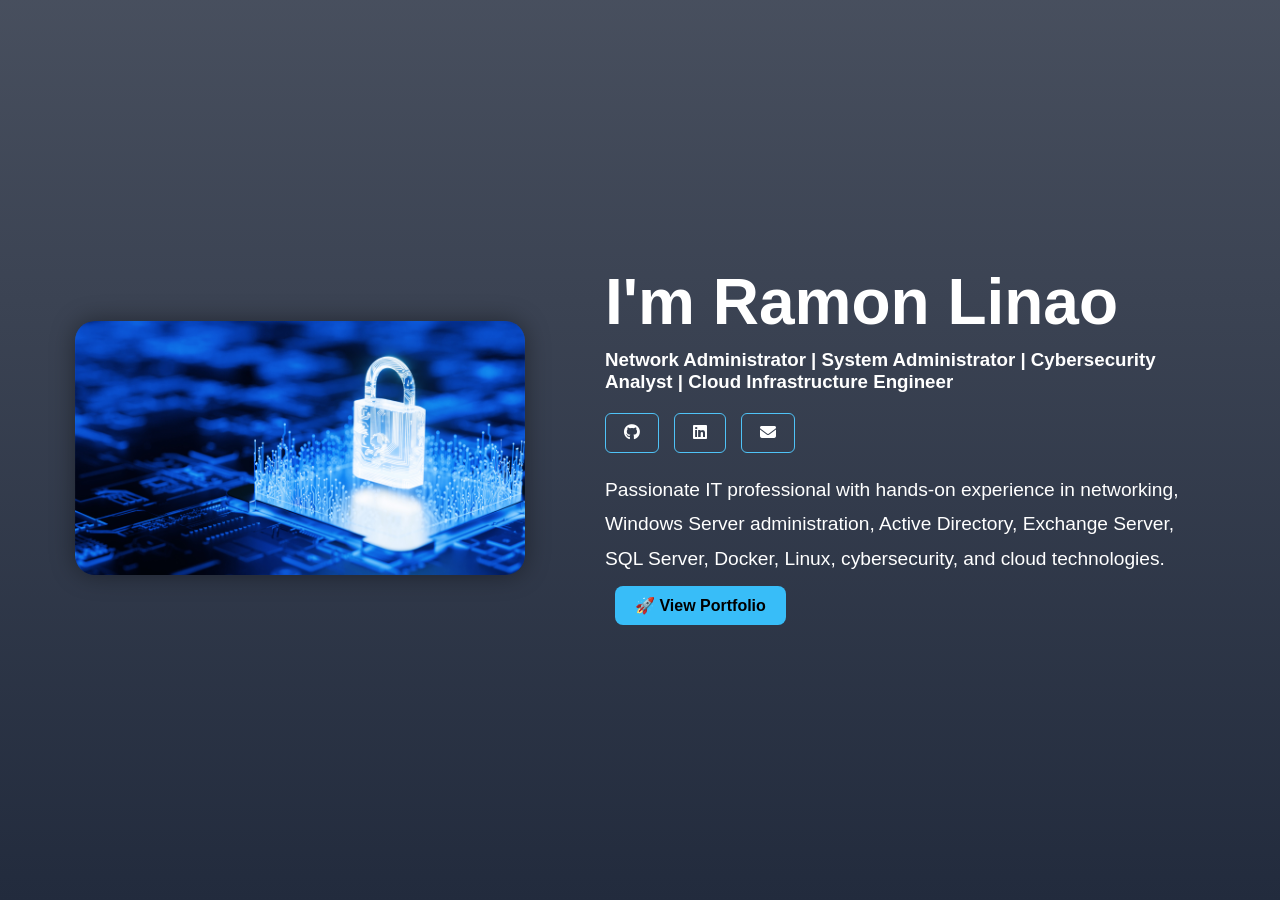
==== index.html @ c9252b36 "Fixed landing page HTML" ====
<!DOCTYPE html>

<html lang="en">

<head>
<meta charset="UTF-8">
<meta name="viewport" content="width=device-width, initial-scale=1.0">

<title>Ramon Linao</title>

<link rel="stylesheet" href="style.css">

<link rel="stylesheet"
href="https://cdnjs.cloudflare.com/ajax/libs/font-awesome/6.5.1/css/all.min.css">

</head>

<body>

<div class="landing-container">

<div class="landing-image">
    <img src="assets/images/CYphoto2.jpg" alt="Ramon Linao">
</div>

<div class="landing-content">

    <h1>I'm Ramon Linao</h1>

    <h3>
        Network Administrator | System Administrator |
        Cybersecurity Analyst | Cloud Infrastructure Engineer
    </h3>

    <div class="social-links">

        <a href="https://github.com/RamonLinao" target="_blank">
            <i class="fab fa-github"></i>
        </a>

        <a href="https://linkedin.com/in/YOUR-LINKEDIN" target="_blank">
            <i class="fab fa-linkedin"></i>
        </a>

        <a href="mailto:ramonlinao22@gmail.com">
            <i class="fas fa-envelope"></i>
        </a>

    </div>

    <p>
        Passionate IT professional with hands-on experience in networking,
        Windows Server administration, Active Directory, Exchange Server,
        SQL Server, Docker, Linux, cybersecurity, and cloud technologies.
    </p>

    <a href="portfolio.html" class="btn">
        🚀 View Portfolio
    </a>

</div>

</div>

</body>
</html>
---- style.css ----
/* ================= RESET ================= */
* {
    margin: 0;
    padding: 0;
    box-sizing: border-box;
}

/* ================= BODY ================= */
body {
    font-family: 'Poppins', sans-serif;
    color: white;

    background:
        linear-gradient(rgba(10,20,40,0.75), rgba(10,20,40,0.9)),
        url("./images/CYphoto2.jpg");

    background-size: cover;
    background-position: center;
    background-attachment: fixed;
}

/* ================= NAVBAR ================= */
nav {
    display: flex;
    justify-content: space-between;
    padding: 20px 50px;
    background: rgba(0,0,0,0.6);
    backdrop-filter: blur(10px);
}

nav h2 {
    color: #38bdf8;
}

nav a {
    color: white;
    margin-left: 20px;
    text-decoration: none;
    transition: 0.3s;
}

nav a:hover {
    color: #38bdf8;
}

/* ================= HERO ================= */
.hero {
    text-align: center;
    padding: 120px 20px 60px;
}

.hero h1 {
    font-size: 48px;
    color: #38bdf8;
}

.hero p {
    margin: 20px auto;
    max-width: 700px;
}

.hero h1 {
    font-size: 50px;
    color: #38bdf8;
}

.hero p {
    margin-top: 10px;
    font-size: 18px;
    opacity: 0.8;
}

/* ================= BUTTONS ================= */
.buttons {
    margin-top: 20px;
}

.btn {
    display: inline-block;
    margin: 10px;
    padding: 12px 20px;
    background: linear-gradient(90deg, #38bdf8, #0ea5e9);
    color: black;
    border-radius: 6px;
    text-decoration: none;
    font-weight: bold;
    transition: all 0.3s ease;
}

.btn:hover {
    transform: translateY(-3px);
    box-shadow: 0 0 15px #38bdf8;
}

.btn.live {
    background: #00c6ff;
    margin-top: 10px;
    display: inline-block;
}

/* ================= CARD ================= */
.card {
    background: rgba(255, 255, 255, 0.05);
    backdrop-filter: blur(15px);
    border-radius: 15px;
    padding: 30px;
    margin: 40px auto;
    max-width: 1200px;
    width: 100%;
    box-shadow: 0 0 25px rgba(0,0,0,0.6);
}

/* ================= SKILLS (FAANG STYLE) ================= */
.skills-grid {
    display: grid;
    grid-template-columns: repeat(auto-fit, minmax(220px, 1fr));
    gap: 25px;
    margin-top: 25px;
}

/* Skill Card */
.skill {
    background: rgba(255,255,255,0.05);
    backdrop-filter: blur(12px);
    padding: 20px;
    border-radius: 15px;
    position: relative;
    overflow: hidden;
    transition: all 0.3s ease;
}

/* Glow border */
.skill::before {
    content: "";
    position: absolute;
    inset: 0;
    border-radius: 15px;
    padding: 1px;
    background: linear-gradient(120deg, transparent, #38bdf8, transparent);
    -webkit-mask:
        linear-gradient(#000 0 0) content-box,
        linear-gradient(#000 0 0);
    -webkit-mask-composite: xor;
    mask-composite: exclude;
    opacity: 0;
    transition: 0.3s;
}

.skill:hover::before {
    opacity: 1;
}

.skill:hover {
    transform: translateY(-10px) scale(1.03);
    box-shadow: 0 0 25px rgba(56,189,248,0.4);
}

/* Title */
.skill h3 {
    margin-bottom: 10px;
}

/* Progress Bar */
.bar {
    background: rgba(255,255,255,0.1);
    height: 10px;
    border-radius: 6px;
    overflow: hidden;
    margin-top: 12px;
}

/* Animated Fill */
.fill {
    height: 100%;
    width: 0;
    background: linear-gradient(90deg, #38bdf8, #0ea5e9);
    box-shadow: 0 0 10px #38bdf8;
    border-radius: 6px;
    transition: width 2s ease;
}

/* Trigger animation */
.fade-in.show .fill.linux { width: 90%; }
.fade-in.show .fill.sql { width: 85%; }
.fade-in.show .fill.docker { width: 80%; }
.fade-in.show .fill.net { width: 75%; }
.fade-in.show .fill.win { width: 85%; }

/* ================= PROJECTS ================= */
.project {
    background: rgba(0,0,0,0.6);
    border-radius: 15px;
    overflow: hidden;
    padding: 15px;
    transition: 0.3s;
    text-align: center;
}

.project:hover {
    transform: translateY(-10px);
    box-shadow: 0 0 20px #38bdf8;
}

.project.highlight {
    border: 1px solid #38bdf8;
}

.project-img {
    width: 100%;
    height: 180px;
    object-fit: cover;
    border-radius: 10px;
    margin-bottom: 15px;
}

.project-images {
    display: grid;
    grid-template-columns: 1fr 1fr;
    gap: 15px;
}

.projects-container {
    display: grid;
    grid-template-columns: repeat(auto-fit, minmax(280px, 1fr));
    gap: 30px;
    margin-top: 30px;
}

.project .btn {
    text-decoration: none;
    color: white;
}

.project .btn:hover {
    color: white;
}

/* ================= TAGS ================= */
.tags {
    margin-top: 10px;
}

.tags span {
    display: inline-block;
    background: #38bdf8;
    color: black;
    padding: 4px 8px;
    margin: 4px;
    border-radius: 5px;
    font-size: 12px;
}

/* ================= LINKS ================= */
.links {
    margin-top: 10px;
}

.links a {
    color: #38bdf8;
    text-decoration: none;
    font-size: 14px;
}

.links a:hover {
    text-decoration: underline;
}

/* ================= FOOTER ================= */
footer {
    text-align: center;
    padding: 20px;
}

/* ================= ANIMATIONS ================= */
.fade-in {
    opacity: 0;
    transform: translateY(30px);
    transition: all 1s ease;
}

.fade-in.show {
    opacity: 1;
    transform: translateY(0);
}    
/* ================= ICONS ================= */
.skill i {
    margin-right: 8px;
    color: #38bdf8;
}

/* ================= COUNT TEXT ================= */
.count {
    float: right;
    color: #38bdf8;
    font-weight: bold;
}

/* ================= DASHBOARD STATS ================= */
.stats {
    display: grid;
    grid-template-columns: repeat(auto-fit, minmax(150px, 1fr));
    gap: 20px;
    margin-top: 20px;
}

.stat {
    text-align: center;
    padding: 20px;
    border-radius: 12px;
    background: rgba(0,0,0,0.5);
    transition: 0.3s;
}

.stat:hover {
    transform: scale(1.05);
    box-shadow: 0 0 20px #38bdf8;
}

.stat h3 {
    font-size: 28px;
    color: #38bdf8;
}

/* ===== DASHBOARD ===== */
.dashboard {
    display: grid;
    grid-template-columns: repeat(auto-fit, minmax(250px, 1fr));
    gap: 20px;

    align-items: start;
}

.monitor {
    background: rgba(0,0,0,0.6);
    padding: 20px;
    border-radius: 12px;
    text-align: center;
}

.monitor h3 {
    margin-bottom: 10px;
}

/* Different colors */
.fill.cpu {
    background: linear-gradient(90deg, #22c55e, #4ade80);
}

.fill.ram {
    background: linear-gradient(90deg, #f59e0b, #fbbf24);
}

/* LOG BOX */
/* LOG BOX */
.logs {
    background: black;
    padding: 15px;
    border-radius: 10px;

    font-family: monospace;
    font-size: 12px;

    color: #00ff88;

    height: 350px;
    max-height: 350px;
    
    overflow-y: auto;

    box-shadow: 0 0 15px #38bdf8;
    
}

/* Tablet/Desktop */
@media (min-width: 768px) {
    .project-images {
        grid-template-columns: 1fr 1fr;
    }
}
#logBox {
    height: 150px;
    overflow-y: auto;
    color: #00ff88;
}

/* ===== RESUME BUTTONS ===== */
.resume-buttons {
    margin-top: 20px;
}

.project h3 {
    margin: 10px 0;
}

.project p {
    font-size: 14px;
    opacity: 0.8;
    margin-bottom: 15px;
}
.btn {
    display: inline-block;
    padding: 10px 20px;
    margin-right: 10px;
    background: #38bdf8;
    color: #000;
    border-radius: 8px;
    text-decoration: none;
    font-weight: 600;
    transition: 0.3s;
}

.btn:hover {
    transform: scale(1.05);
    box-shadow: 0 0 15px #38bdf8;
}

.btn.outline {
    background: transparent;
    border: 2px solid #38bdf8;
    color: #38bdf8;
}

/* ===== THEME TOGGLE BUTTON ===== */
.toggle-btn {
    margin-left: 15px;
    padding: 6px 12px;
    border-radius: 8px;
    border: none;
    cursor: pointer;
    background: #00c3ff;
    color: black;
    font-size: 14px;
}

/* ===== LIGHT MODE ===== */

.light-mode {
    background:
        linear-gradient(rgba(255,255,255,0.5), rgba(255,255,255,0.6)),
        url("./images/light.jpg");  /* ADD THIS IMAGE */

    background-size: cover;
    background-position: center;
    background-attachment: fixed;

    color: #111;
}

.light-mode .card {
    background: white;
    color: #111;
}

.light-mode nav {
    background: #ffffff;
    color: #111;
}

/* LIGHTBOX */
#lightbox {
    display: none;
    position: fixed;
    z-index: 999;
    top: 0;
    left: 0;
    width: 100%;
    height: 100%;
    background: rgba(0,0,0,0.9);
    justify-content: center;
    align-items: center;
}

#lightbox-img {
    max-width: 90%;
    max-height: 90%;
    border-radius: 10px;
}

#closeBtn {
    position: absolute;
    top: 20px;
    right: 30px;
    font-size: 40px;
    color: white;
    cursor: pointer;
}

/* clickable hint */
.clickable {
    cursor: pointer;
}
.light-mode .project {
    background: #ffffff;
}

.light-mode .btn {
    background: #007bff;
    color: white;
}

body {
    overflow-x: hidden;
}

/* ===== FIX HORIZONTAL SCROLL ===== */
section, .card, .projects, .dashboard {
    max-width: 100%;
}

html, body {
    width: 100%;
    overflow-x: hidden;
}

.sidebar {
    width: 250px;
    position: fixed;
    left: 0;
    top: 0;
    height: 100%;
}

.main-content {
    margin-left: 250px;
    width: calc(100% - 250px);
}

.project-img {
    width: 100%;
    border-radius: 12px;
    margin: 20px 0;
    box-shadow: 0 0 15px rgba(0, 198, 255, 0.3);
}
/* LIGHTBOX */
#lightbox {
    display: none;
    position: fixed;
    z-index: 999;
    top: 0;
    left: 0;
    width: 100%;
    height: 100%;
    background: rgba(0,0,0,0.9);
    justify-content: center;
    align-items: center;
}

#lightbox-img {
    max-width: 90%;
    max-height: 90%;
    border-radius: 10px;
}

#closeBtn {
    position: absolute;
    top: 20px;
    right: 30px;
    font-size: 40px;
    color: white;
    cursor: pointer;
}

/* clickable hint */
.clickable {
    cursor: pointer;
}

#lightbox-img {
    animation: zoomIn 0.3s ease;
}

@keyframes zoomIn {
    from { transform: scale(0.8); opacity: 0; }
    to { transform: scale(1); opacity: 1; }
}

/* 🔥 FORCE BUTTON STYLE FIX */
.btn {
    text-decoration: none;
}

.btn:visited {
    color: white !important;
}

.btn:hover {
    color: white !important;
}

/* 🔥 FINAL FIX FOR DOCKER PROJECT TEXT */

.project h3,

.project p {
    color: inherit;
    text-decoration: none;
}

/* Ensure project cards are NOT treated like links */
.project {
    color: white;
}

.project .btn {
    text-decoration: none;
    color: white;
}

/* Fix any accidental link inheritance */
/* ===== FINAL LIGHT MODE PROJECT FIX ===== */

.light-mode .project {
    background: white !important;
    color: black !important;
    border: 1px solid #ddd;
    box-shadow: 0 0 10px rgba(0,0,0,0.1);
}

.light-mode .project h3,
.light-mode .project p,
.light-mode .project a {
    color: black !important;
}

.light-mode .project .btn {
    color: white !important;
}

/* LANDING PAGE */

.landing-container {

    display: flex;

    align-items: center;

    justify-content: center;

    min-height: 100vh;

    gap: 80px;

    padding: 50px;

}

.landing-image img {

    width: 450px;

    border-radius: 20px;

    box-shadow: 0 0 25px rgba(0,0,0,0.4);

}

.landing-content {

    max-width: 600px;

}

.landing-content h1 {

    font-size: 4rem;

    margin-bottom: 10px;

}

.landing-content h2 {

    color: #4fc3f7;

    margin-bottom: 20px;

}

.landing-content p {

    font-size: 1.2rem;

    line-height: 1.8;

}

.social-links {

    display: flex;

    gap: 15px;

    margin: 20px 0;

}

.social-links a {

    color: white;

    text-decoration: none;

    border: 1px solid #4fc3f7;

    padding: 10px 18px;

    border-radius: 6px;

    transition: 0.3s;

}

.social-links a:hover {

    background: #4fc3f7;

    color: black;

}
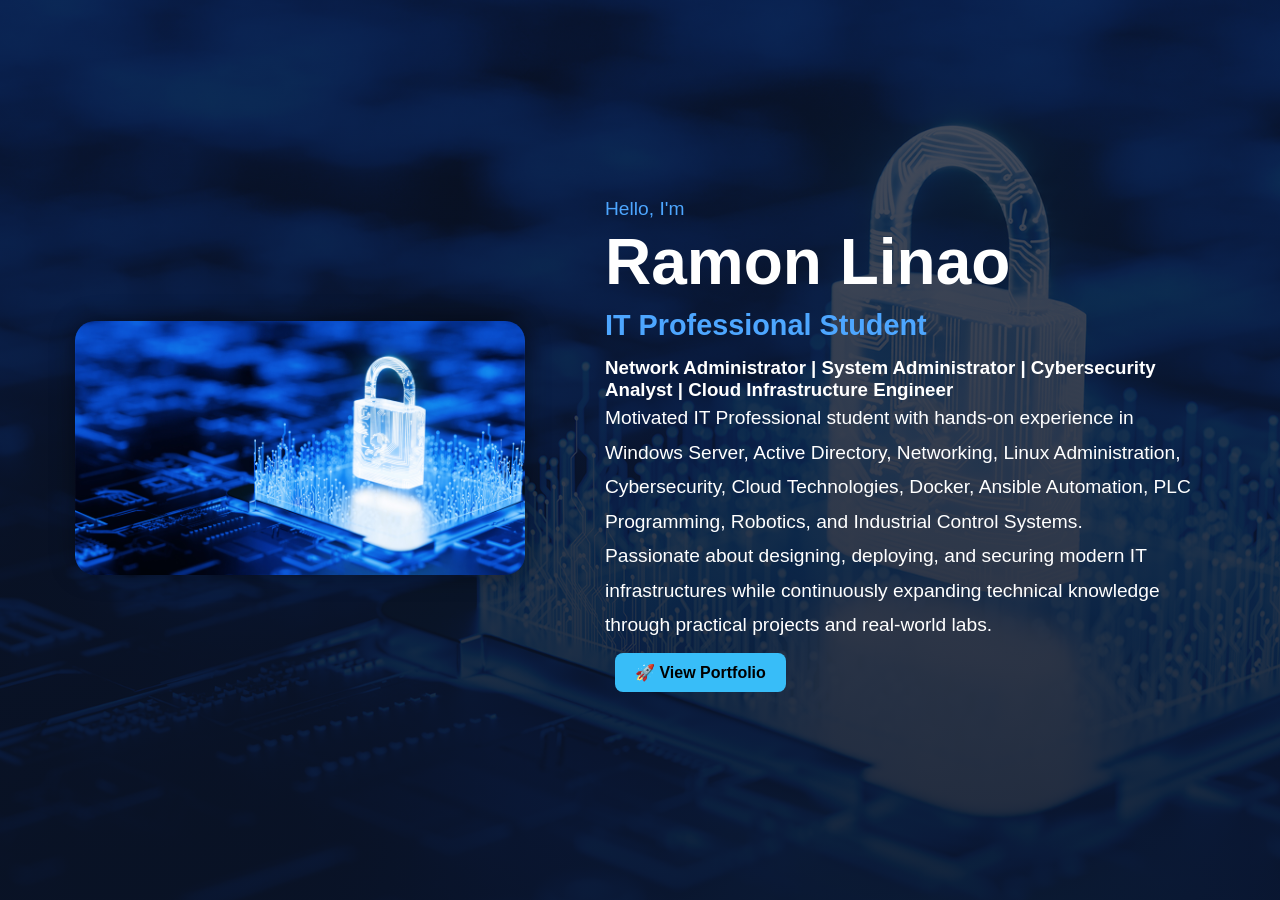
==== commit bbd43e92: "Updated landing page introduction" ====
--- a/index.html
+++ b/index.html
@@ -24,35 +24,29 @@
 </div>
 
 <div class="landing-content">
+    <h4>Hello, I'm</h4>
 
-    <h1>I'm Ramon Linao</h1>
+<h1>Ramon Linao</h1>
 
-    <h3>
-        Network Administrator | System Administrator |
-        Cybersecurity Analyst | Cloud Infrastructure Engineer
-    </h3>
+<h2>IT Professional Student</h2>
 
-    <div class="social-links">
+<h3>
+    Network Administrator | System Administrator |
+    Cybersecurity Analyst | Cloud Infrastructure Engineer
+</h3>
 
-        <a href="https://github.com/RamonLinao" target="_blank">
-            <i class="fab fa-github"></i>
-        </a>
+<p>
+    Motivated IT Professional student with hands-on experience in
+    Windows Server, Active Directory, Networking, Linux Administration,
+    Cybersecurity, Cloud Technologies, Docker, Ansible Automation,
+    PLC Programming, Robotics, and Industrial Control Systems.
+</p>
 
-        <a href="https://linkedin.com/in/YOUR-LINKEDIN" target="_blank">
-            <i class="fab fa-linkedin"></i>
-        </a>
-
-        <a href="mailto:ramonlinao22@gmail.com">
-            <i class="fas fa-envelope"></i>
-        </a>
-
-    </div>
-
-    <p>
-        Passionate IT professional with hands-on experience in networking,
-        Windows Server administration, Active Directory, Exchange Server,
-        SQL Server, Docker, Linux, cybersecurity, and cloud technologies.
-    </p>
+<p>
+    Passionate about designing, deploying, and securing modern IT
+    infrastructures while continuously expanding technical knowledge
+    through practical projects and real-world labs.
+</p>
 
     <a href="portfolio.html" class="btn">
         🚀 View Portfolio
--- a/style.css
+++ b/style.css
@@ -12,7 +12,7 @@
 
     background:
         linear-gradient(rgba(10,20,40,0.75), rgba(10,20,40,0.9)),
-        url("./images/CYphoto2.jpg");
+        url("assets/images/CYphoto2.jpg");
 
     background-size: cover;
     background-position: center;
@@ -32,6 +32,28 @@
     color: #38bdf8;
 }
 
+/* ===== RL TECH LOGO ===== */
+
+.logo-container {
+    display: flex;
+    align-items: center;
+    gap: 15px;
+}
+
+.site-logo {
+    width: 70px;
+    height: 70px;
+    object-fit: contain;
+    border-radius: 10px;
+}
+
+.logo {
+    margin: 0;
+}
+nav h2 {
+    color: #38bdf8;
+}
+
 nav a {
     color: white;
     margin-left: 20px;
@@ -44,6 +66,17 @@
 }
 
 /* ================= HERO ================= */
+.hero-logo {
+    text-align: center;
+    margin-bottom: 25px;
+}
+
+.hero-logo img {
+    width: 250px;
+    max-width: 100%;
+    height: auto;
+}
+
 .hero {
     text-align: center;
     padding: 120px 20px 60px;
@@ -96,6 +129,22 @@
     background: #00c6ff;
     margin-top: 10px;
     display: inline-block;
+}
+
+.back-btn {
+    display: inline-block;
+    margin: 0 0 25px 0;
+    padding: 10px 18px;
+    background: #29b6f6;
+    color: white;
+    text-decoration: none;
+    border-radius: 8px;
+    font-weight: bold;
+    transition: 0.3s;
+}
+
+.back-btn:hover {
+    background: #0288d1;
 }
 
 /* ================= CARD ================= */
@@ -435,9 +484,13 @@
 /* ===== LIGHT MODE ===== */
 
 .light-mode {
+
     background:
-        linear-gradient(rgba(255,255,255,0.5), rgba(255,255,255,0.6)),
-        url("./images/light.jpg");  /* ADD THIS IMAGE */
+        linear-gradient(
+            rgba(255,255,255,0.80),
+            rgba(255,255,255,0.85)
+        ),
+        url("assets/images/cloudphoto.jpg");
 
     background-size: cover;
     background-position: center;
@@ -454,6 +507,18 @@
 .light-mode nav {
     background: #ffffff;
     color: #111;
+}
+
+.light-mode nav a {
+    color: #111 !important;
+}
+
+.light-mode nav a:hover {
+    color: #38bdf8 !important;
+}
+
+.light-mode nav h2 {
+    color: #38bdf8 !important;
 }
 
 /* LIGHTBOX */
@@ -717,3 +782,33 @@
     color: black;
 
 }
+
+/* Contact Links */
+#contact a {
+    color: #4da6ff;
+    text-decoration: none;
+    font-weight: 600;
+}
+
+#contact a:hover {
+    color: #80c1ff;
+    text-decoration: underline;
+}
+
+/* Landing Page Titles */
+
+.landing-content h4 {
+    color: #4da6ff;
+    font-size: 1.2rem;
+    margin-bottom: 5px;
+    font-weight: 500;
+}
+
+.landing-content h2 {
+    color: #4da6ff;
+    font-size: 1.8rem;
+    margin-top: 5px;
+    margin-bottom: 15px;
+    font-weight: 600;
+}
+
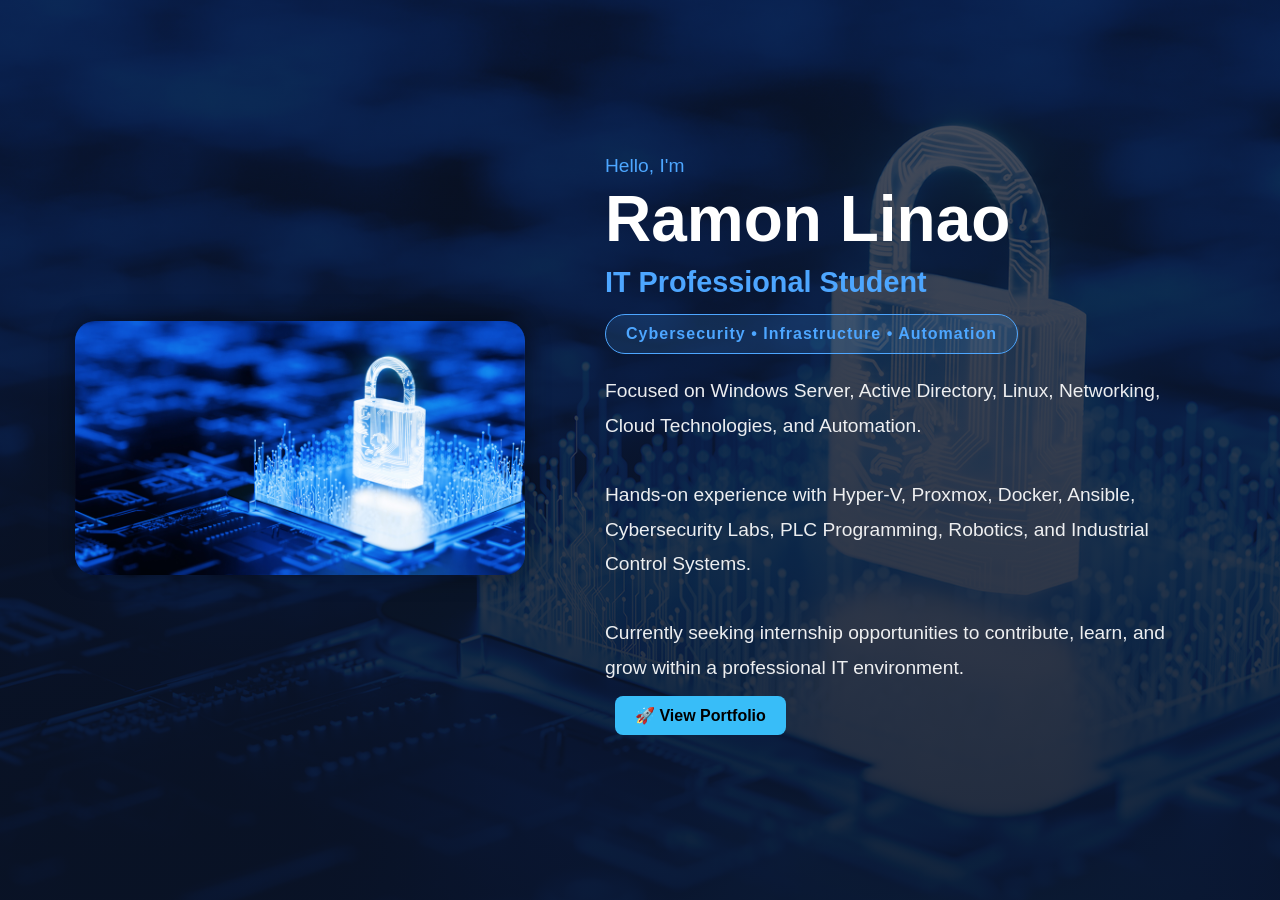
==== commit 00e625b7: "Updated landing page with recruiter-focused introduction" ====
--- a/index.html
+++ b/index.html
@@ -24,37 +24,42 @@
 </div>
 
 <div class="landing-content">
-    <h4>Hello, I'm</h4>
+<h4>Hello, I'm</h4>
 
 <h1>Ramon Linao</h1>
 
 <h2>IT Professional Student</h2>
 
-<h3>
-    Network Administrator | System Administrator |
-    Cybersecurity Analyst | Cloud Infrastructure Engineer
-</h3>
+<div class="hero-badge">
+    Cybersecurity • Infrastructure • Automation
+</div>
 
-<p>
-    Motivated IT Professional student with hands-on experience in
-    Windows Server, Active Directory, Networking, Linux Administration,
-    Cybersecurity, Cloud Technologies, Docker, Ansible Automation,
-    PLC Programming, Robotics, and Industrial Control Systems.
+<p class="hero-summary">
+
+Focused on Windows Server, Active Directory,
+Linux, Networking, Cloud Technologies,
+and Automation.
+
+<br><br>
+
+Hands-on experience with Hyper-V, Proxmox,
+Docker, Ansible, Cybersecurity Labs,
+PLC Programming, Robotics,
+and Industrial Control Systems.
+
+<br><br>
+
+Currently seeking internship opportunities
+to contribute, learn, and grow within a
+professional IT environment.
+
 </p>
-
-<p>
-    Passionate about designing, deploying, and securing modern IT
-    infrastructures while continuously expanding technical knowledge
-    through practical projects and real-world labs.
-</p>
-
+    
     <a href="portfolio.html" class="btn">
         🚀 View Portfolio
     </a>
 
 </div>
 
-</div>
-
 </body>
 </html>
--- a/style.css
+++ b/style.css
@@ -812,3 +812,39 @@
     font-weight: 600;
 }
 
+/* Hero Badge */
+
+.hero-badge {
+
+    display: inline-block;
+
+    padding: 10px 20px;
+
+    margin-bottom: 20px;
+
+    border-radius: 30px;
+
+    background: rgba(77,166,255,0.15);
+
+    border: 1px solid #4da6ff;
+
+    color: #4da6ff;
+
+    font-weight: 600;
+
+    letter-spacing: 1px;
+}
+
+/* Hero Summary */
+
+.hero-summary {
+
+    font-size: 1.15rem;
+
+    line-height: 1.9;
+
+    color: rgba(255,255,255,0.92);
+
+    max-width: 650px;
+}
+
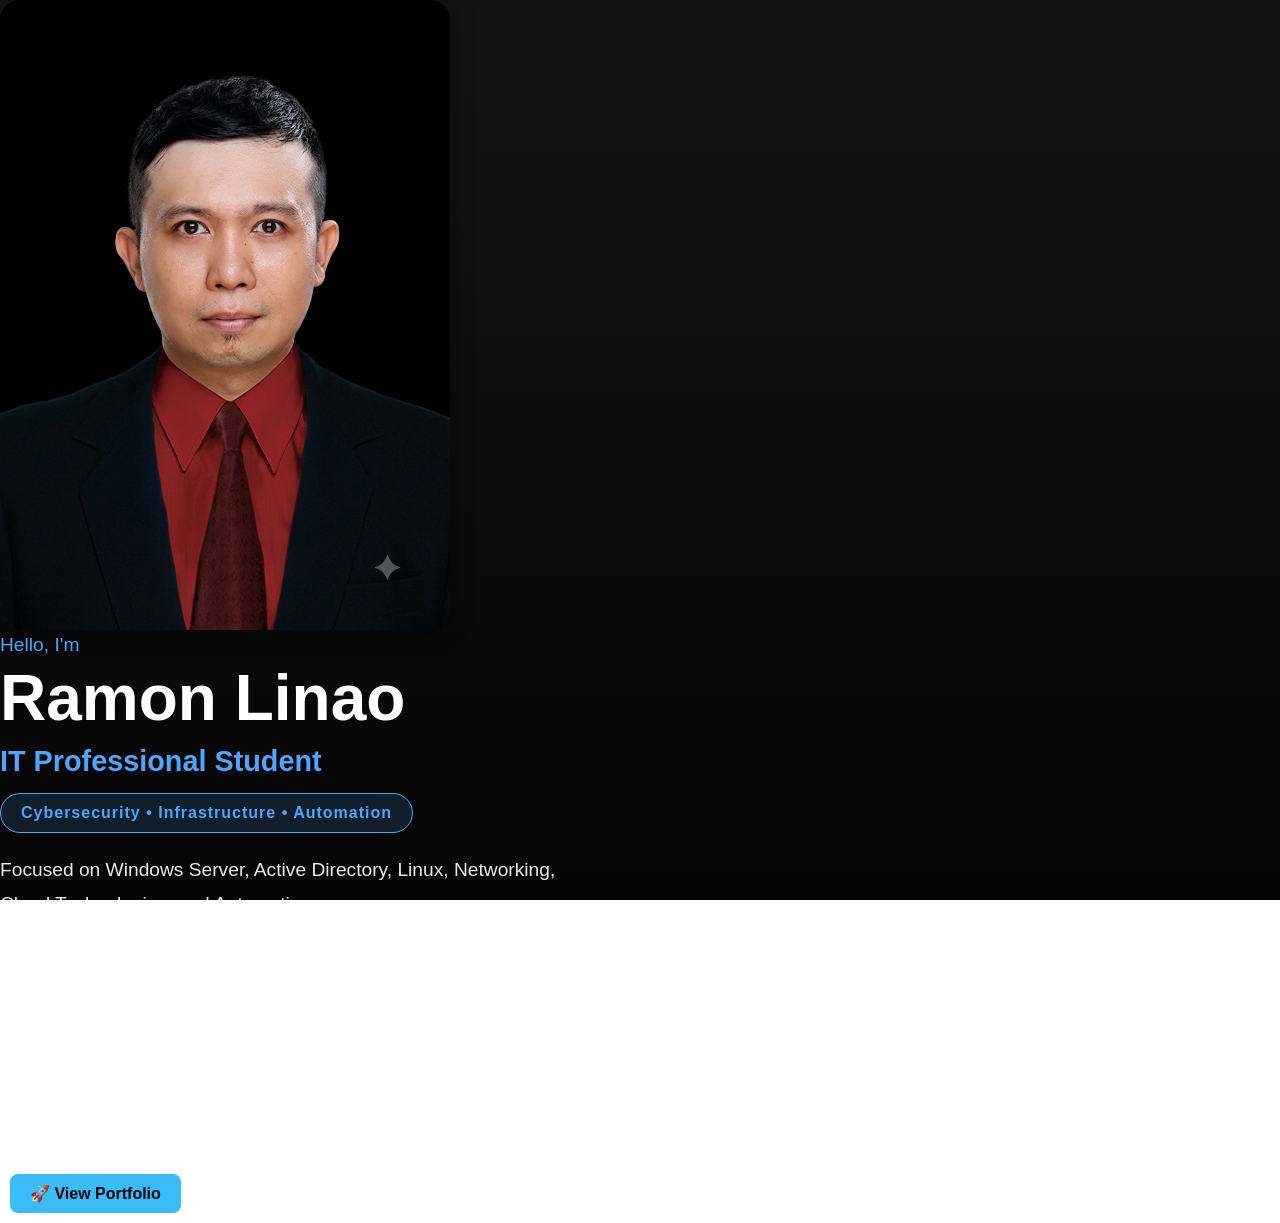
==== commit c49437e1: "Updated background and profile photo" ====
--- a/index.html
+++ b/index.html
@@ -17,10 +17,8 @@
 
 <body>
 
-<div class="landing-container">
-
 <div class="landing-image">
-    <img src="assets/images/CYphoto2.jpg" alt="Ramon Linao">
+    <img src="images/ramonlinao.png" alt="Ramon Linao">
 </div>
 
 <div class="landing-content">
--- a/style.css
+++ b/style.css
@@ -11,8 +11,10 @@
     color: white;
 
     background:
-        linear-gradient(rgba(10,20,40,0.75), rgba(10,20,40,0.9)),
-        url("assets/images/CYphoto2.jpg");
+    linear-gradient(
+    rgba(0,0,0,0.92),
+    rgba(0,0,0,0.98)
+    );
 
     background-size: cover;
     background-position: center;
@@ -848,3 +850,25 @@
     max-width: 650px;
 }
 
+/* Professional Profile Photo */
+
+.profile-photo{
+    text-align:center;
+    margin-bottom:30px;
+}
+
+.profile-photo img{
+    width:280px;
+    height:280px;
+    object-fit:cover;
+
+    border-radius:50%;
+
+    border:4px solid #00d4ff;
+
+    box-shadow:
+        0 0 20px #00d4ff,
+        0 0 40px #0099ff;
+
+    background:black;
+}
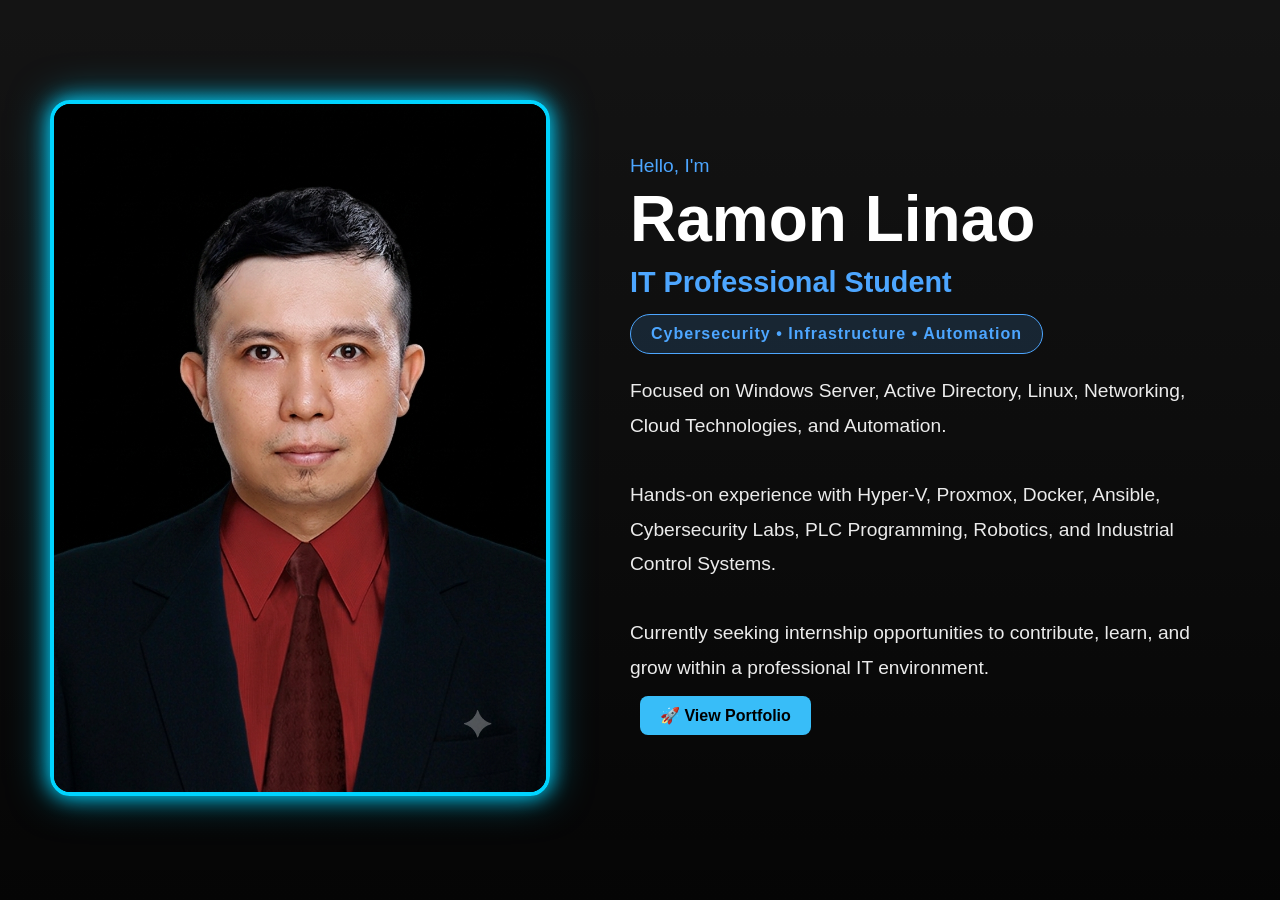
==== commit 9c6beb37: "Replace hero image with personal photo" ====
--- a/index.html
+++ b/index.html
@@ -16,6 +16,8 @@
 </head>
 
 <body>
+
+<div class="landing-container">
 
 <div class="landing-image">
     <img src="images/ramonlinao.png" alt="Ramon Linao">
@@ -56,6 +58,7 @@
     <a href="portfolio.html" class="btn">
         🚀 View Portfolio
     </a>
+</div>
 
 </div>
 
--- a/style.css
+++ b/style.css
@@ -713,12 +713,18 @@
 
 .landing-image img {
 
-    width: 450px;
+    width: 500px;
+    max-width: 100%;
 
     border-radius: 20px;
 
-    box-shadow: 0 0 25px rgba(0,0,0,0.4);
-
+    border: 4px solid #00d4ff;
+
+    box-shadow:
+        0 0 20px #00d4ff,
+        0 0 40px rgba(0,212,255,.5);
+
+    object-fit: cover;
 }
 
 .landing-content {
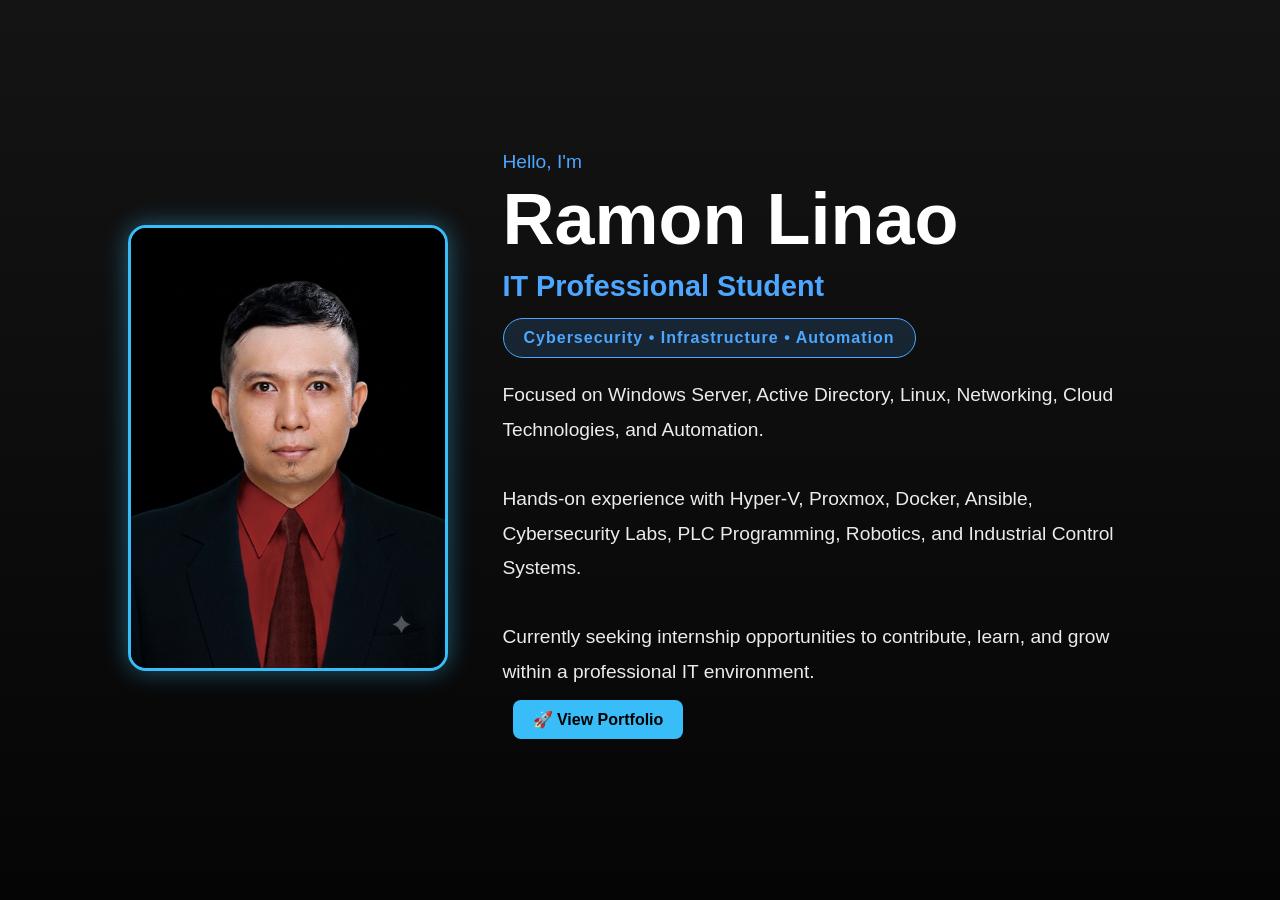
==== commit 07acd612: "Improve portfolio CSS compatibility and CDN security" ====
--- a/index.html
+++ b/index.html
@@ -10,8 +10,13 @@
 
 <link rel="stylesheet" href="style.css">
 
-<link rel="stylesheet"
-href="https://cdnjs.cloudflare.com/ajax/libs/font-awesome/6.5.1/css/all.min.css">
+<link
+    rel="stylesheet"
+    href="https://cdnjs.cloudflare.com/ajax/libs/font-awesome/6.5.1/css/all.min.css"
+    integrity="sha384-t1nt8BQoYMLFN5p42tRAtuAAFQaCQODekUVeKKZrEnEyp4H2R0RHFz0KWpmj7i8g"
+    crossorigin="anonymous"
+    referrerpolicy="no-referrer"
+>
 
 </head>
 
--- a/style.css
+++ b/style.css
@@ -180,7 +180,7 @@
     transition: all 0.3s ease;
 }
 
-/* Glow border */
+/* Glow border — modern cross-browser masking */
 .skill::before {
     content: "";
     position: absolute;
@@ -188,11 +188,19 @@
     border-radius: 15px;
     padding: 1px;
     background: linear-gradient(120deg, transparent, #38bdf8, transparent);
+
+    /* Compatibility with older WebKit browsers */
     -webkit-mask:
         linear-gradient(#000 0 0) content-box,
         linear-gradient(#000 0 0);
     -webkit-mask-composite: xor;
+
+    /* Standard CSS masking */
+    mask:
+        linear-gradient(#000 0 0) content-box,
+        linear-gradient(#000 0 0);
     mask-composite: exclude;
+
     opacity: 0;
     transition: 0.3s;
 }
@@ -698,55 +706,54 @@
 .landing-container {
 
     display: flex;
-
     align-items: center;
-
     justify-content: center;
 
+    gap: 55px;
+
     min-height: 100vh;
 
-    gap: 80px;
-
-    padding: 50px;
-
+    padding: 60px;
 }
 
 .landing-image img {
-
-    width: 500px;
+    width: 320px;
     max-width: 100%;
-
-    border-radius: 20px;
-
-    border: 4px solid #00d4ff;
+    height: auto;
+
+    border-radius: 18px;
+
+    border: 3px solid #38bdf8;
 
     box-shadow:
-        0 0 20px #00d4ff,
-        0 0 40px rgba(0,212,255,.5);
-
-    object-fit: cover;
-}
-
-.landing-content {
-
-    max-width: 600px;
-
-}
-
-.landing-content h1 {
-
-    font-size: 4rem;
-
-    margin-bottom: 10px;
-
-}
-
-.landing-content h2 {
-
-    color: #4fc3f7;
-
-    margin-bottom: 20px;
-
+        0 0 25px rgba(56,189,248,.45);
+
+    transition: .4s ease;
+}
+
+.landing-image img:hover{
+    transform: scale(1.03);
+    box-shadow:
+        0 0 40px rgba(56,189,248,.75);
+}
+.landing-content{
+    max-width:650px;
+}
+
+.landing-content h1{
+    font-size:72px;
+    margin-bottom:10px;
+}
+
+.landing-content h2{
+    font-size:48px;
+    color:#38bdf8;
+    margin-bottom:20px;
+}
+
+.hero-summary{
+    font-size:22px;
+    line-height:1.8;
 }
 
 .landing-content p {
@@ -878,3 +885,47 @@
 
     background:black;
 }
+
+/* ================= PORTFOLIO PAGE ================= */
+
+/* ================= PORTFOLIO DARK MODE ================= */
+
+body.portfolio-page{
+
+    background:
+        linear-gradient(
+            rgba(0,10,35,.80),
+            rgba(0,0,0,.92)
+        ),
+        url("assets/images/microsoft-surface.png");
+
+    background-size: cover;
+    background-repeat: no-repeat;
+    background-position: center;
+    background-attachment: fixed;
+}
+
+/* ================= PORTFOLIO LIGHT MODE ================= */
+
+body.portfolio-page.light-mode{
+
+    background:
+        linear-gradient(
+            rgba(255,255,255,.15),
+            rgba(255,255,255,.30)
+        ),
+        url("assets/images/cloudphoto.jpg");
+
+    background-size: cover;
+    background-repeat: no-repeat;
+    background-position: center;
+    background-attachment: fixed;
+}
+.cloud-project-image {
+    display: block;
+    width: 100%;
+    height: 220px;
+    object-fit: contain;
+    border-radius: 12px;
+    margin-bottom: 18px;
+}
